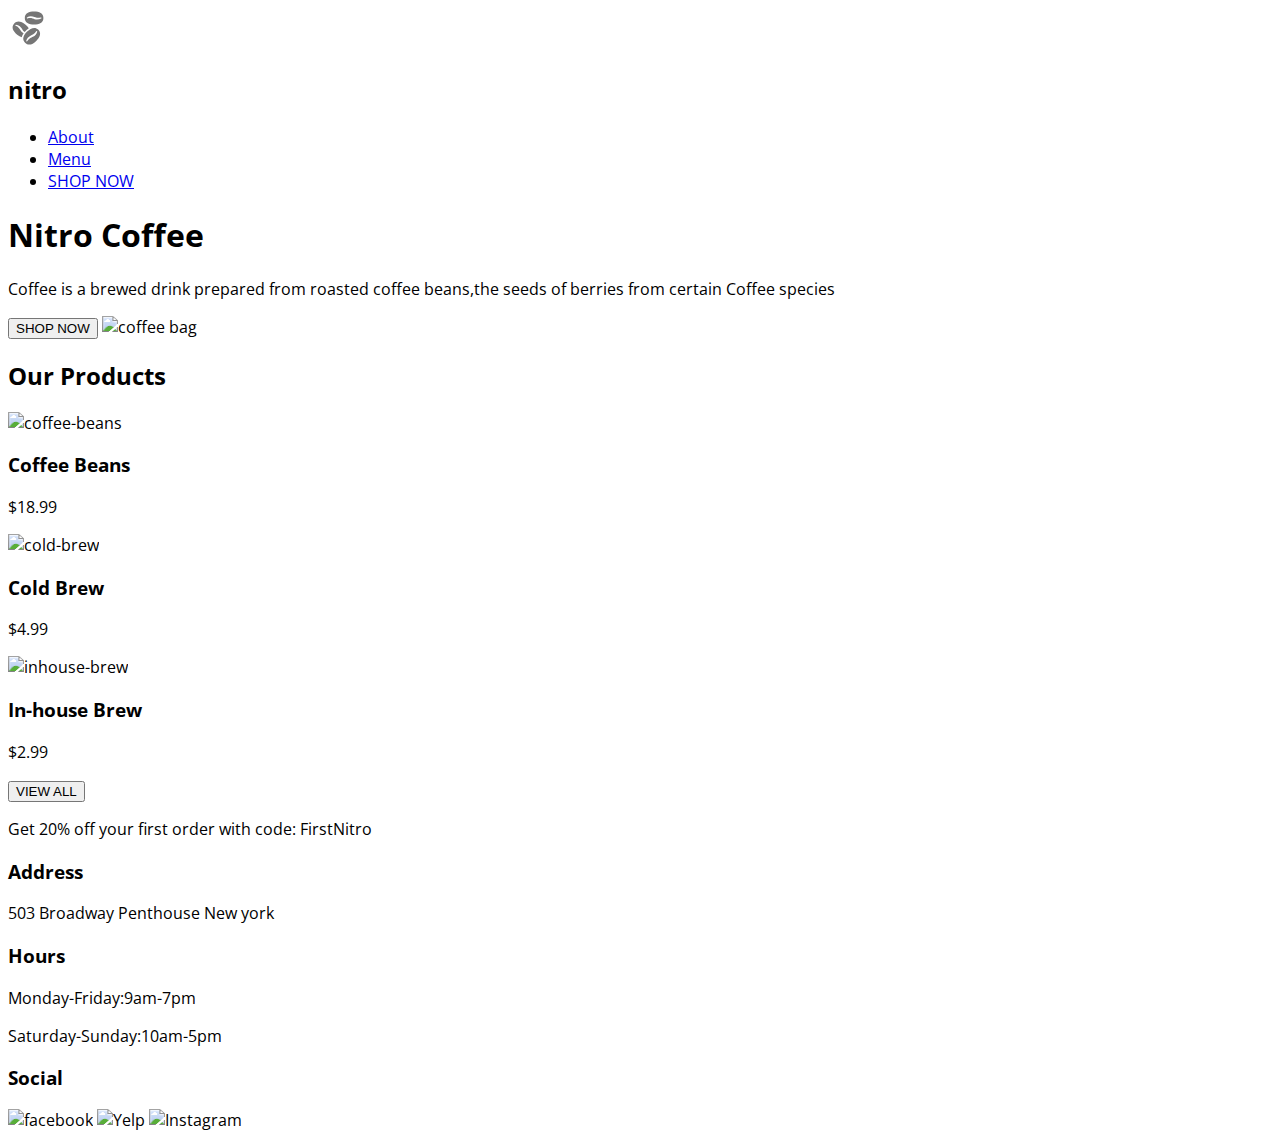
==== index.html @ ab0d6933 "styling added" ====
<!DOCTYPE html>
<html lang="en">
  <head>
    <meta charset="UTF-8" />
    <meta name="viewport" content="width=device-width, initial-scale=1.0" />
    <link
      href="https://fonts.googleapis.com/css2?family=Open+Sans:ital,wght@0,300;0,400;0,600;0,700;1,400&display=swap"
      rel="stylesheet"
      href="./css/landing.css"
    />
    <link rel="stylesheet" href="/css/global.css" />
    <title>Coffee Shop - Home</title>
  </head>
  <body>
    <header>
      <a href="coffee-bean-logo"
        ><img
          src="/assets/coffee-beans-logo-and-footer.svg"
          alt="coffee-bean-logo"
          width="40px"
          height="40px" /></a
      ><br />
      <h2>nitro</h2>
      <ul>
        <li><a href="#about">About</a></li>
        <li><a href="#menu">Menu</a></li>
        <li><a href="#Shop-Now">SHOP NOW</a></li>
      </ul>
      <h1>Nitro Coffee</h1>
      <p>
        Coffee is a brewed drink prepared from roasted coffee beans,the seeds of berries from
        certain Coffee species
      </p>
      <input type="button" value="SHOP NOW" />
      <img src="" alt="coffee bag" />
    </header>
    <main>
      <h2>Our Products</h2>
      <section id="coffee-beans">
        <div class="product-card">
          <img src="" alt="coffee-beans" />
          <h3>Coffee Beans</h3>
          <p>$18.99</p>
        </div>
      </section>
      <section id="cold-brew">
        <div class="product-card">
          <img src="" alt="cold-brew" />
          <h3>Cold Brew</h3>
          <p>$4.99</p>
        </div>
      </section>
      <section id="inhouse-brew">
        <div class="product-card">
          <img src="" alt="inhouse-brew" />
          <h3>In-house Brew</h3>
          <p>$2.99</p>
        </div>
      </section>
      <button>VIEW ALL</button>
      <section id="discount">
        <p>Get 20% off your first order with code: FirstNitro</p>
      </section>
    </main>
  </body>
  <footer>
    <div class="Address">
      <h3>Address</h3>
      <p>503 Broadway Penthouse New york</p>
    </div>
    <div class="hours">
      <h3>Hours</h3>
      <p>Monday-Friday:9am-7pm</p>
      <p>Saturday-Sunday:10am-5pm</p>
    </div>
    <div class="Social">
      <h3>Social</h3>
      <img src="" alt="facebook" />
      <img src="" alt="Yelp" />
      <img src="" alt="Instagram" />
    </div>
  </footer>
</html>
---- css/global.css ----
body {
  font-family: 'Open Sans';
  font-weight: 400;
}
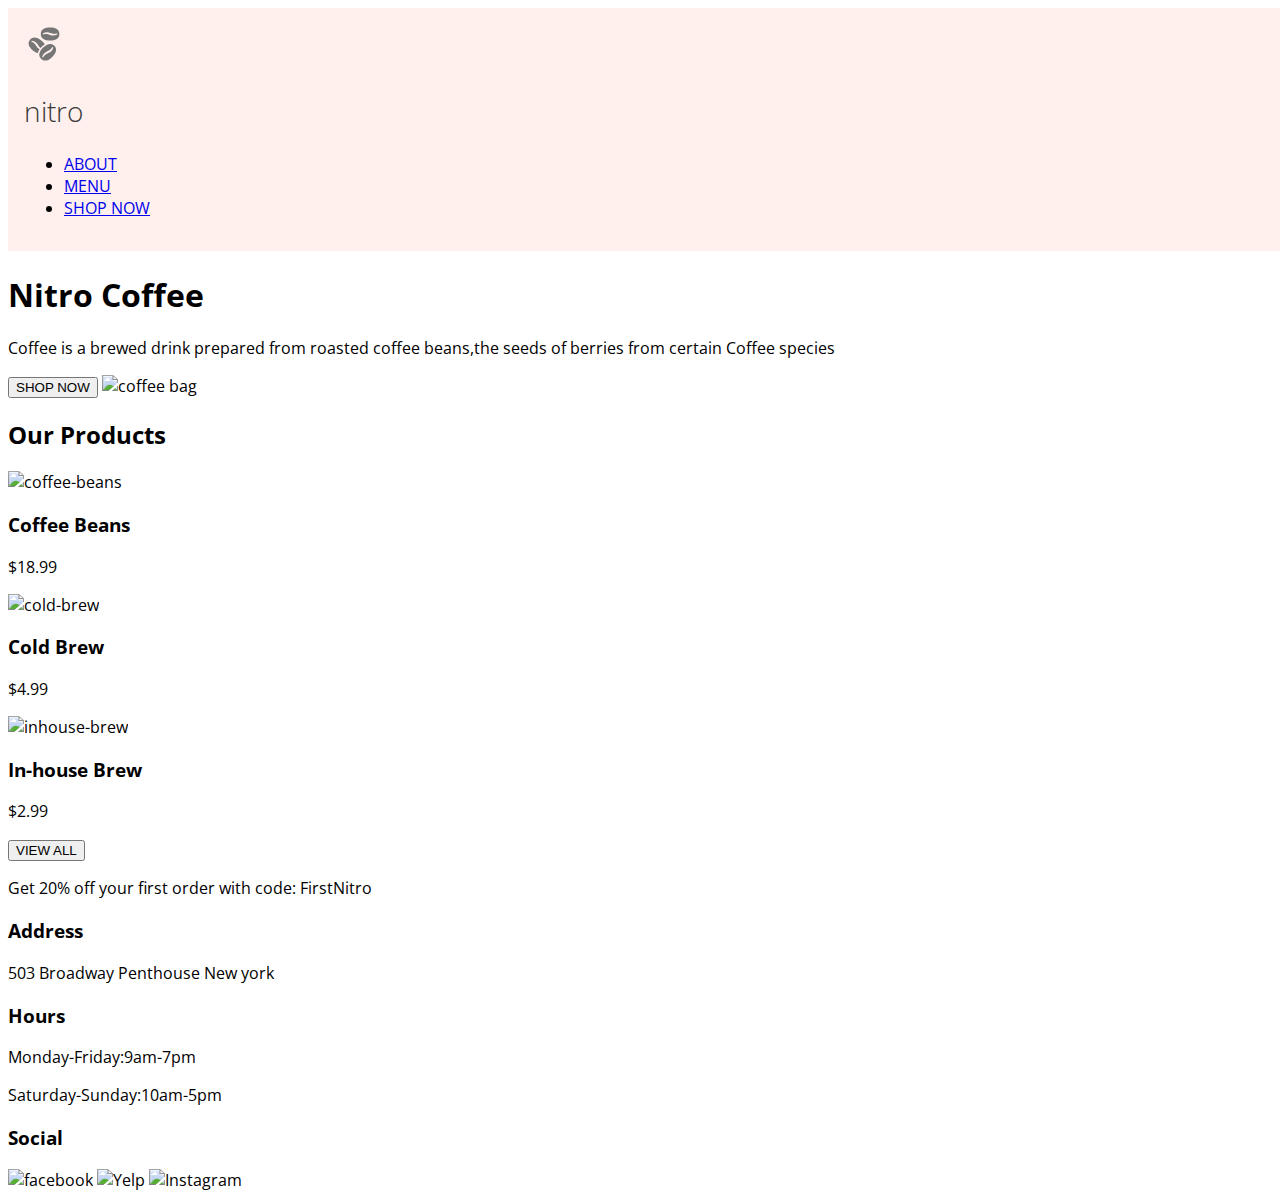
==== commit 2050f69f: "changes in landing html" ====
--- a/index.html
+++ b/index.html
@@ -8,33 +8,37 @@
       rel="stylesheet"
       href="./css/landing.css"
     />
+    <link rel="stylesheet" href="/css/landing.css" />
     <link rel="stylesheet" href="/css/global.css" />
+
     <title>Coffee Shop - Home</title>
   </head>
   <body>
-    <header>
+    <header class="header">
       <a href="coffee-bean-logo"
         ><img
+          class="header__logo"
           src="/assets/coffee-beans-logo-and-footer.svg"
           alt="coffee-bean-logo"
           width="40px"
           height="40px" /></a
-      ><br />
-      <h2>nitro</h2>
+      >
+      <h2 class="header__title">nitro</h2>
       <ul>
-        <li><a href="#about">About</a></li>
-        <li><a href="#menu">Menu</a></li>
-        <li><a href="#Shop-Now">SHOP NOW</a></li>
+        <li><a href="./index.html">ABOUT</a></li>
+        <li><a href="./pages/menu.html">MENU</a></li>
+        <li><a href="./pages/menu.html">SHOP NOW</a></li>
       </ul>
-      <h1>Nitro Coffee</h1>
+    </header>
+    <main class="main-content">
+      <h1 class="">Nitro Coffee</h1>
       <p>
         Coffee is a brewed drink prepared from roasted coffee beans,the seeds of berries from
         certain Coffee species
       </p>
       <input type="button" value="SHOP NOW" />
       <img src="" alt="coffee bag" />
-    </header>
-    <main>
+
       <h2>Our Products</h2>
       <section id="coffee-beans">
         <div class="product-card">
--- a/css/landing.css
+++ b/css/landing.css
@@ -0,0 +1,12 @@
+.header {
+  padding: 1rem;
+  text-align: left;
+  display: block;
+  background-color: #fff0ed;
+  width: 100%;
+}
+.header__title {
+  color: #393939;
+  font-size: 1.75rem;
+  font-weight: 300;
+}
--- a/css/landing.css
+++ b/css/landing.css
@@ -0,0 +1,12 @@
+.header {
+  padding: 1rem;
+  text-align: left;
+  display: block;
+  background-color: #fff0ed;
+  width: 100%;
+}
+.header__title {
+  color: #393939;
+  font-size: 1.75rem;
+  font-weight: 300;
+}
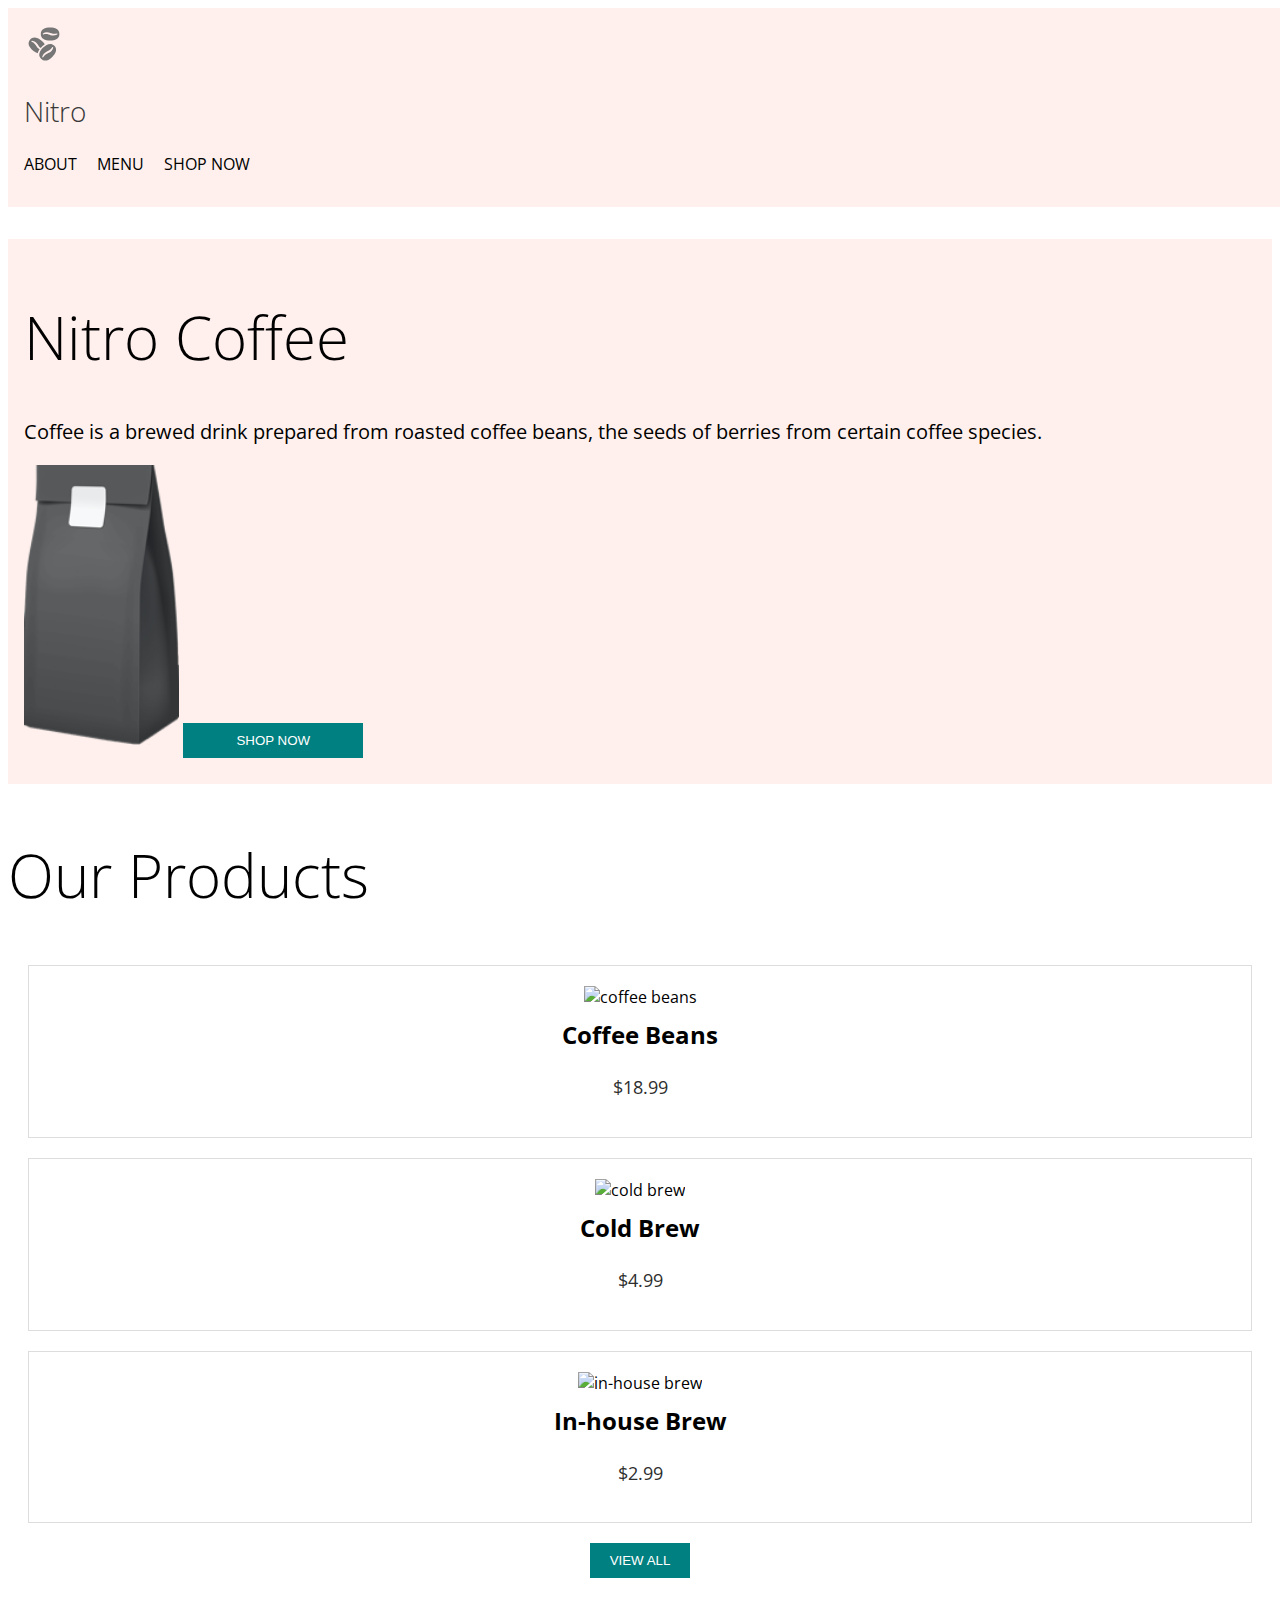
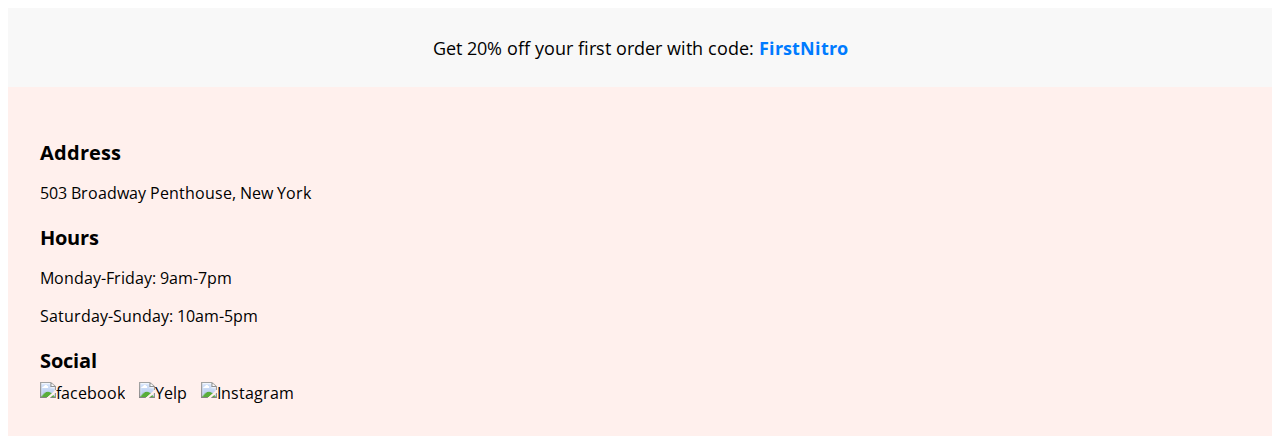
==== commit d7d8cb25: "added bem convention and card structure" ====
--- a/index.html
+++ b/index.html
@@ -6,7 +6,6 @@
     <link
       href="https://fonts.googleapis.com/css2?family=Open+Sans:ital,wght@0,300;0,400;0,600;0,700;1,400&display=swap"
       rel="stylesheet"
-      href="./css/landing.css"
     />
     <link rel="stylesheet" href="/css/landing.css" />
     <link rel="stylesheet" href="/css/global.css" />
@@ -15,73 +14,89 @@
   </head>
   <body>
     <header class="header">
-      <a href="coffee-bean-logo"
-        ><img
+      <a href="coffee-bean-logo" class="header__logo-link">
+        <img
           class="header__logo"
           src="/assets/coffee-beans-logo-and-footer.svg"
           alt="coffee-bean-logo"
           width="40px"
-          height="40px" /></a
-      >
-      <h2 class="header__title">nitro</h2>
-      <ul>
-        <li><a href="./index.html">ABOUT</a></li>
-        <li><a href="./pages/menu.html">MENU</a></li>
-        <li><a href="./pages/menu.html">SHOP NOW</a></li>
-      </ul>
+          height="40px"
+        />
+      </a>
+      <h2 class="header__title">Nitro</h2>
+
+      <nav class="header__nav">
+        <ul class="header__nav-list">
+          <li class="header__nav-item">
+            <a href="./index.html" class="header__nav-link">ABOUT</a>
+          </li>
+          <li class="header__nav-item">
+            <a href="./pages/menu.html" class="header__nav-link">MENU</a>
+          </li>
+          <li class="header__nav-item">
+            <a href="./pages/menu.html" class="header__nav-link">SHOP NOW</a>
+          </li>
+        </ul>
+      </nav>
     </header>
-    <main class="main-content">
-      <h1 class="">Nitro Coffee</h1>
-      <p>
-        Coffee is a brewed drink prepared from roasted coffee beans,the seeds of berries from
-        certain Coffee species
+
+    <div class="main-content">
+      <h1 class="main-content__title">Nitro Coffee</h1>
+      <p class="main-content__description">
+        Coffee is a brewed drink prepared from roasted coffee beans, the seeds of berries from
+        certain coffee species.
       </p>
-      <input type="button" value="SHOP NOW" />
-      <img src="" alt="coffee bag" />
+      <img class="main-content__hero-image" src="./assets/coffeebeans.png" alt="coffee bag" />
+      <button class="main-content__button">SHOP NOW</button>
+    </div>
 
-      <h2>Our Products</h2>
-      <section id="coffee-beans">
-        <div class="product-card">
-          <img src="" alt="coffee-beans" />
-          <h3>Coffee Beans</h3>
-          <p>$18.99</p>
-        </div>
+    <main class="product">
+      <h2 class="product__header">Our Products</h2>
+
+      <section class="product-card product-card--coffee-beans">
+        <img class="product-card__image" src="" alt="coffee beans" />
+        <h3 class="product-card__title">Coffee Beans</h3>
+        <p class="product-card__price">$18.99</p>
       </section>
-      <section id="cold-brew">
-        <div class="product-card">
-          <img src="" alt="cold-brew" />
-          <h3>Cold Brew</h3>
-          <p>$4.99</p>
-        </div>
+
+      <section class="product-card product-card--cold-brew">
+        <img class="product-card__image" src="" alt="cold brew" />
+        <h3 class="product-card__title">Cold Brew</h3>
+        <p class="product-card__price">$4.99</p>
       </section>
-      <section id="inhouse-brew">
-        <div class="product-card">
-          <img src="" alt="inhouse-brew" />
-          <h3>In-house Brew</h3>
-          <p>$2.99</p>
-        </div>
+
+      <section class="product-card product-card--in-house-brew">
+        <img class="product-card__image" src="" alt="in-house brew" />
+        <h3 class="product-card__title">In-house Brew</h3>
+        <p class="product-card__price">$2.99</p>
       </section>
-      <button>VIEW ALL</button>
-      <section id="discount">
-        <p>Get 20% off your first order with code: FirstNitro</p>
+
+      <button class="product__view-all-button">VIEW ALL</button>
+
+      <section class="discount-section">
+        <p class="discount-section__text">
+          Get 20% off your first order with code:
+          <strong class="discount-section__code">FirstNitro</strong>
+        </p>
       </section>
     </main>
+
+    <footer class="footer">
+      <div class="footer__section footer__section--address">
+        <h3 class="footer__title">Address</h3>
+        <p class="footer__text">503 Broadway Penthouse, New York</p>
+      </div>
+      <div class="footer__section footer__section--hours">
+        <h3 class="footer__title">Hours</h3>
+        <p class="footer__text">Monday-Friday: 9am-7pm</p>
+        <p class="footer__text">Saturday-Sunday: 10am-5pm</p>
+      </div>
+      <div class="footer__section footer__section--social">
+        <h3 class="footer__title">Social</h3>
+        <img class="footer__social-icon" src="" alt="facebook" />
+        <img class="footer__social-icon" src="" alt="Yelp" />
+        <img class="footer__social-icon" src="" alt="Instagram" />
+      </div>
+    </footer>
   </body>
-  <footer>
-    <div class="Address">
-      <h3>Address</h3>
-      <p>503 Broadway Penthouse New york</p>
-    </div>
-    <div class="hours">
-      <h3>Hours</h3>
-      <p>Monday-Friday:9am-7pm</p>
-      <p>Saturday-Sunday:10am-5pm</p>
-    </div>
-    <div class="Social">
-      <h3>Social</h3>
-      <img src="" alt="facebook" />
-      <img src="" alt="Yelp" />
-      <img src="" alt="Instagram" />
-    </div>
-  </footer>
 </html>
--- a/css/landing.css
+++ b/css/landing.css
@@ -5,8 +5,148 @@
   background-color: #fff0ed;
   width: 100%;
 }
+
+.header__logo-link {
+  text-decoration: none;
+}
+
+.header__logo {
+  width: 40px;
+  height: 40px;
+}
+
 .header__title {
   color: #393939;
   font-size: 1.75rem;
   font-weight: 300;
 }
+
+.header__nav {
+  margin-bottom: 1rem;
+}
+
+.header__nav-list {
+  list-style-type: none;
+  padding: 0;
+}
+
+.header__nav-item {
+  display: inline-block;
+  margin-right: 1rem;
+}
+
+.header__nav-link {
+  text-decoration: none;
+  color: inherit;
+}
+
+.main-content {
+  display: block;
+  background-color: #fff0ed;
+  padding: 1rem;
+  margin-top: 2rem;
+}
+
+.main-content__title {
+  font-size: 3.75rem;
+  font-weight: 300;
+}
+
+.main-content__description {
+  font-size: 1.25rem;
+}
+
+.main-content__hero-image {
+  height: 17.5rem;
+  width: auto;
+}
+
+.main-content__button {
+  width: 180px;
+  display: inline-block;
+  padding: 10px 20px;
+  margin: 10px 0;
+  color: white;
+  background-color: #008080;
+  border: none;
+  cursor: pointer;
+}
+
+.product__header {
+  font-size: 60px;
+  font-weight: 300;
+}
+
+.product-card {
+  border: 1px solid #ddd;
+  padding: 20px;
+  text-align: center;
+  margin: 20px;
+}
+
+.product-card__image {
+  width: 100%;
+  height: auto;
+}
+
+.product-card__title {
+  font-size: 1.5rem;
+  margin-top: 10px;
+}
+
+.product-card__price {
+  font-size: 1.1rem;
+  color: #2d2d2d;
+  margin-top: 5px;
+}
+
+.product__view-all-button {
+  display: block;
+  margin: 20px auto;
+  padding: 10px 20px;
+  background-color: #008080;
+  color: white;
+  border: none;
+  cursor: pointer;
+}
+
+.discount-section {
+  text-align: center;
+  margin-top: 30px;
+  padding: 10px;
+  background-color: #f8f8f8;
+}
+
+.discount-section__text {
+  font-size: 1.1rem;
+}
+
+.discount-section__code {
+  color: #007bff;
+}
+
+.footer {
+  display: block;
+  justify-content: space-between;
+  padding: 2rem;
+  background-color: #fff0ed;
+}
+
+.footer__section {
+  flex: 1;
+}
+
+.footer__title {
+  font-size: 1.25rem;
+  margin-bottom: 0.5rem;
+}
+
+.footer__text {
+  font-size: 1rem;
+}
+
+.footer__social-icon {
+  width: 30px;
+  height: 30px;
+  margin-right: 10px;
+}
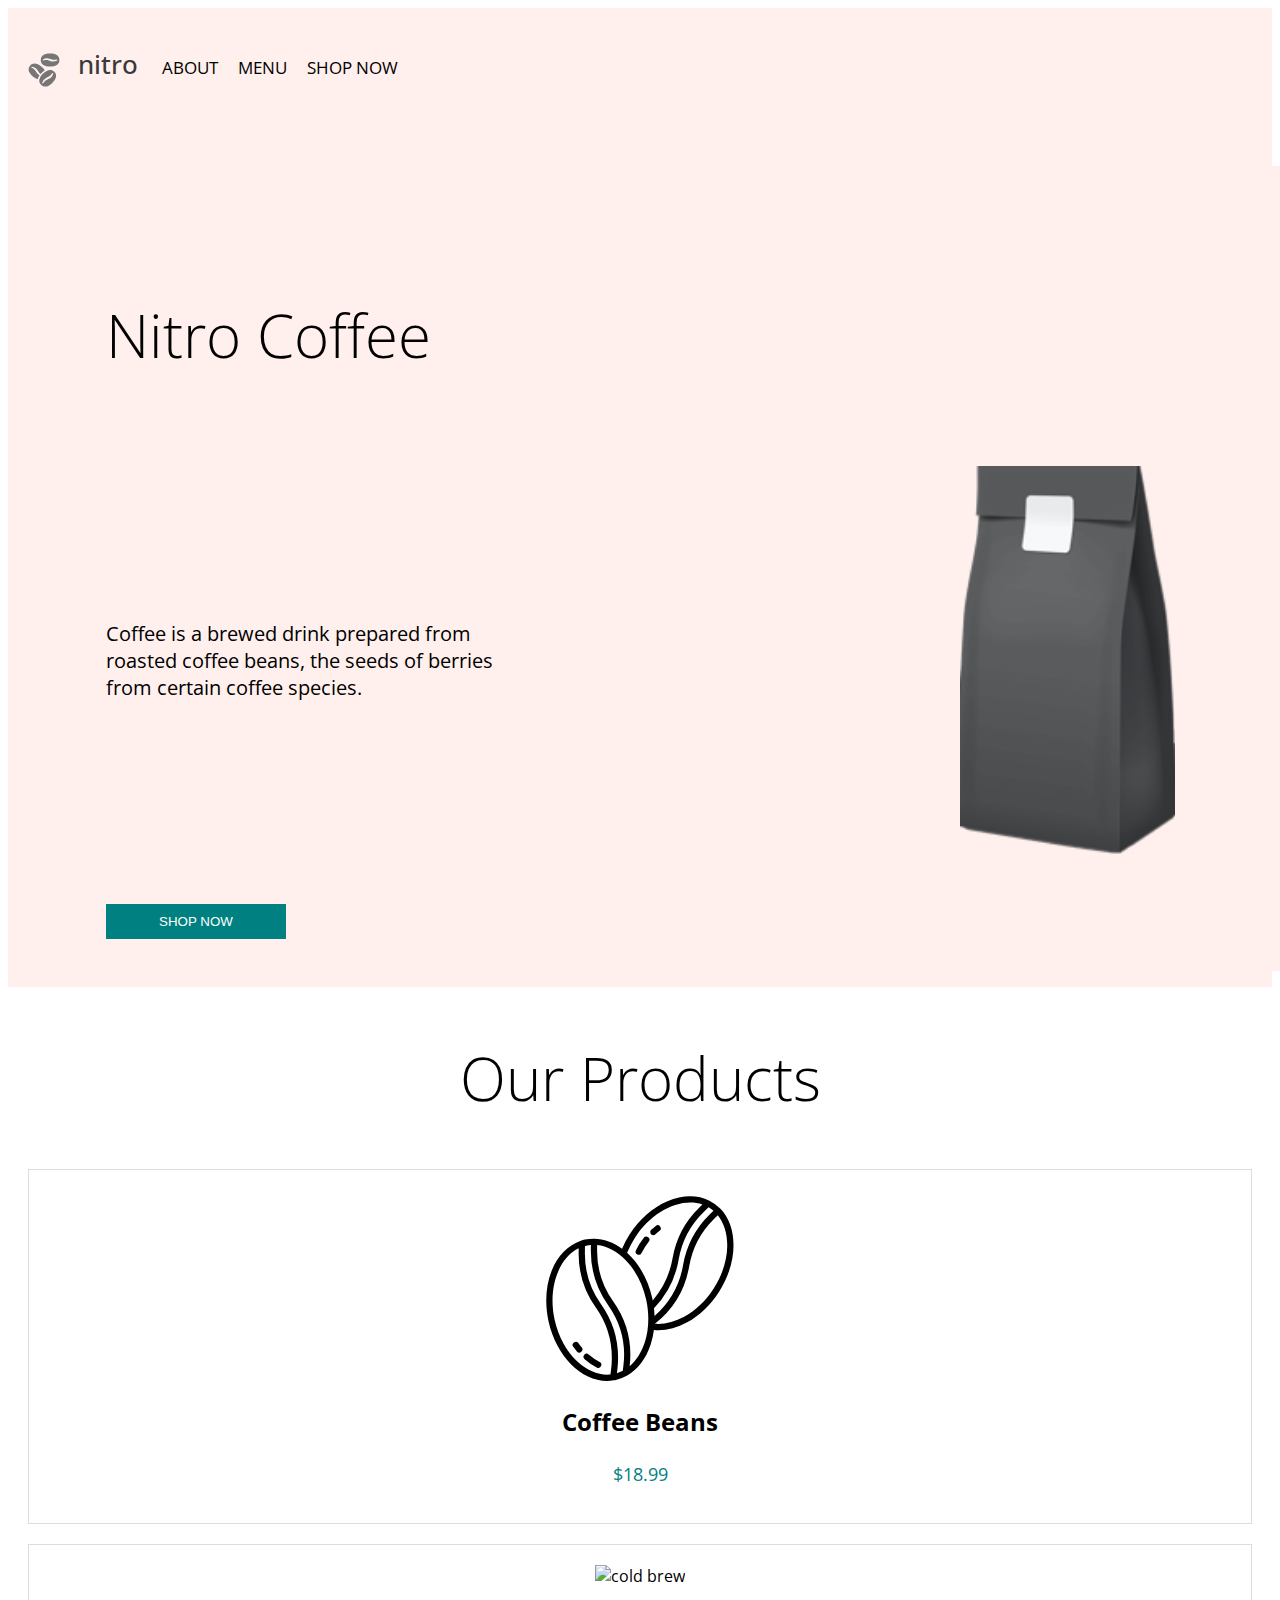
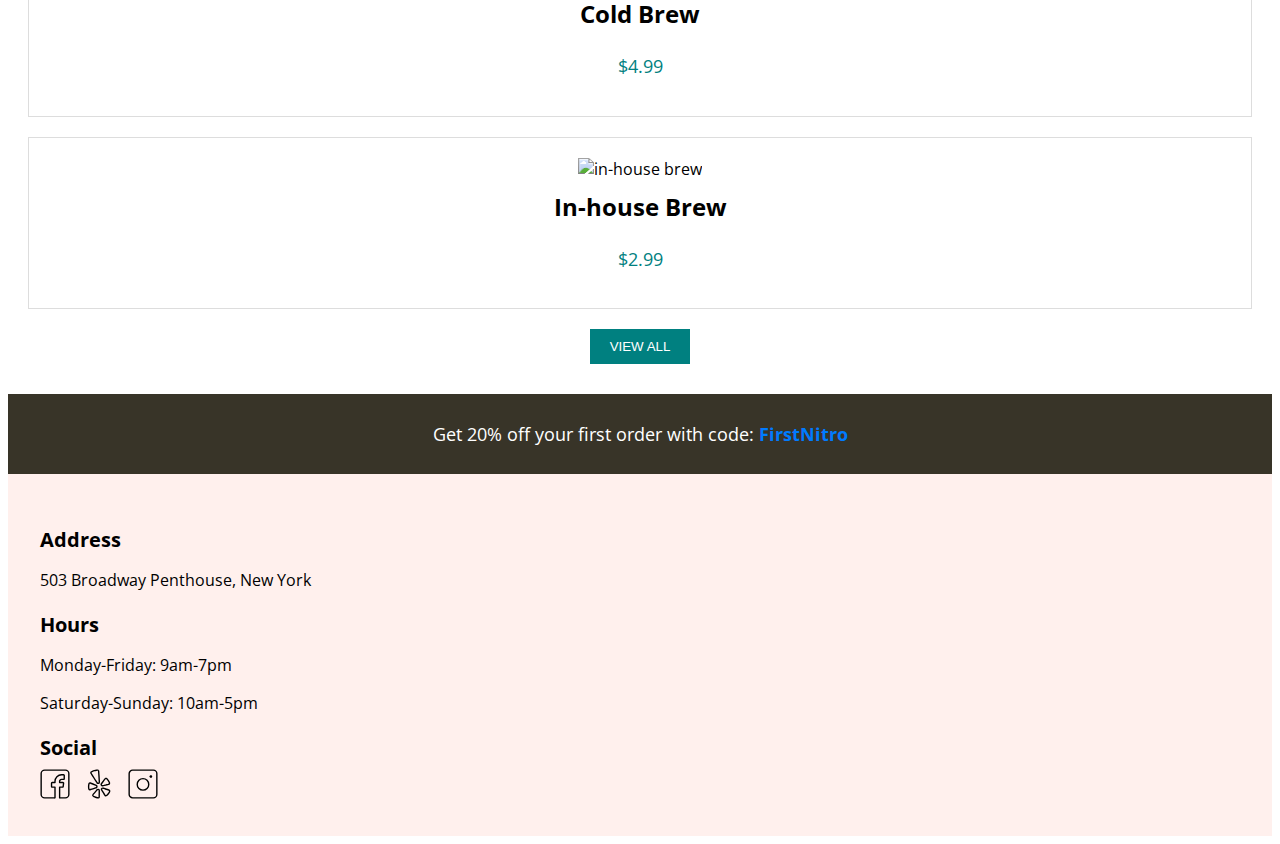
==== commit 6dc68177: "main content changes" ====
--- a/index.html
+++ b/index.html
@@ -23,7 +23,7 @@
           height="40px"
         />
       </a>
-      <h2 class="header__title">Nitro</h2>
+      <h2 class="header__title">nitro</h2>
 
       <nav class="header__nav">
         <ul class="header__nav-list">
@@ -38,23 +38,22 @@
           </li>
         </ul>
       </nav>
+      <div class="main-content">
+        <h1 class="main-content__title">Nitro Coffee</h1>
+        <p class="main-content__description">
+          Coffee is a brewed drink prepared from roasted coffee beans, the seeds of berries from
+          certain coffee species.
+        </p>
+        <img class="main-content__hero-image" src="./assets/coffeebeans.png" alt="coffee bag" />
+        <button class="main-content__button">SHOP NOW</button>
+      </div>
     </header>
-
-    <div class="main-content">
-      <h1 class="main-content__title">Nitro Coffee</h1>
-      <p class="main-content__description">
-        Coffee is a brewed drink prepared from roasted coffee beans, the seeds of berries from
-        certain coffee species.
-      </p>
-      <img class="main-content__hero-image" src="./assets/coffeebeans.png" alt="coffee bag" />
-      <button class="main-content__button">SHOP NOW</button>
-    </div>
 
     <main class="product">
       <h2 class="product__header">Our Products</h2>
 
       <section class="product-card product-card--coffee-beans">
-        <img class="product-card__image" src="" alt="coffee beans" />
+        <img class="product-card__image" src="./assets/coffee-beans.svg" alt="coffee beans" />
         <h3 class="product-card__title">Coffee Beans</h3>
         <p class="product-card__price">$18.99</p>
       </section>
@@ -93,9 +92,9 @@
       </div>
       <div class="footer__section footer__section--social">
         <h3 class="footer__title">Social</h3>
-        <img class="footer__social-icon" src="" alt="facebook" />
-        <img class="footer__social-icon" src="" alt="Yelp" />
-        <img class="footer__social-icon" src="" alt="Instagram" />
+        <img class="footer__social-icon" src="./assets/Facebook-Icon.svg" alt="facebook" />
+        <img class="footer__social-icon" src="./assets/Yelp-Icon.svg" alt="Yelp" />
+        <img class="footer__social-icon" src="./assets/Instagram-Icon.svg" alt="Instagram" />
       </div>
     </footer>
   </body>
--- a/css/landing.css
+++ b/css/landing.css
@@ -1,3 +1,6 @@
+* {
+  box-sizing: border-box;
+}
 .header {
   padding: 1rem;
   text-align: left;
@@ -8,30 +11,39 @@
 
 .header__logo-link {
   text-decoration: none;
+  display: inline-block;
 }
 
 .header__logo {
   width: 40px;
   height: 40px;
+  vertical-align: middle;
 }
 
 .header__title {
   color: #393939;
-  font-size: 1.75rem;
-  font-weight: 300;
+  font-size: 1.65rem;
+  font-weight: 500;
+  display: inline-block;
+  margin-left: 10px;
 }
 
 .header__nav {
+  display: inline-block;
   margin-bottom: 1rem;
+  margin-left: 20px;
+  font-size: 1.09rem;
 }
 
 .header__nav-list {
   list-style-type: none;
   padding: 0;
+  margin: 0;
+  display: inline-block;
 }
 
 .header__nav-item {
-  display: inline-block;
+  display: inline;
   margin-right: 1rem;
 }
 
@@ -43,29 +55,38 @@
 .main-content {
   display: block;
   background-color: #fff0ed;
-  padding: 1rem;
-  margin-top: 2rem;
+  width: 100%;
+  padding: 2rem;
+  margin-top: 62px;
+  margin-left: 50px;
+  position: relative;
 }
 
 .main-content__title {
+  margin-top: 6rem;
   font-size: 3.75rem;
   font-weight: 300;
 }
 
 .main-content__description {
   font-size: 1.25rem;
+  max-width: 400px;
+  display: inline-block;
+  vertical-align: middle;
 }
 
 .main-content__hero-image {
-  height: 17.5rem;
+  height: 30.5rem;
   width: auto;
+  padding: 50px;
+  margin-left: 400px;
+  vertical-align: middle;
 }
 
 .main-content__button {
   width: 180px;
   display: inline-block;
   padding: 10px 20px;
-  margin: 10px 0;
   color: white;
   background-color: #008080;
   border: none;
@@ -73,8 +94,9 @@
 }
 
 .product__header {
-  font-size: 60px;
+  font-size: 3.75rem;
   font-weight: 300;
+  text-align: center;
 }
 
 .product-card {
@@ -86,7 +108,9 @@
 
 .product-card__image {
   width: 100%;
-  height: auto;
+  height: 200px;
+  background-position: center;
+  background-size: cover;
 }
 
 .product-card__title {
@@ -96,7 +120,7 @@
 
 .product-card__price {
   font-size: 1.1rem;
-  color: #2d2d2d;
+  color: #008080;
   margin-top: 5px;
 }
 
@@ -114,11 +138,12 @@
   text-align: center;
   margin-top: 30px;
   padding: 10px;
-  background-color: #f8f8f8;
+  background-color: #383428;
 }
 
 .discount-section__text {
   font-size: 1.1rem;
+  color: white;
 }
 
 .discount-section__code {
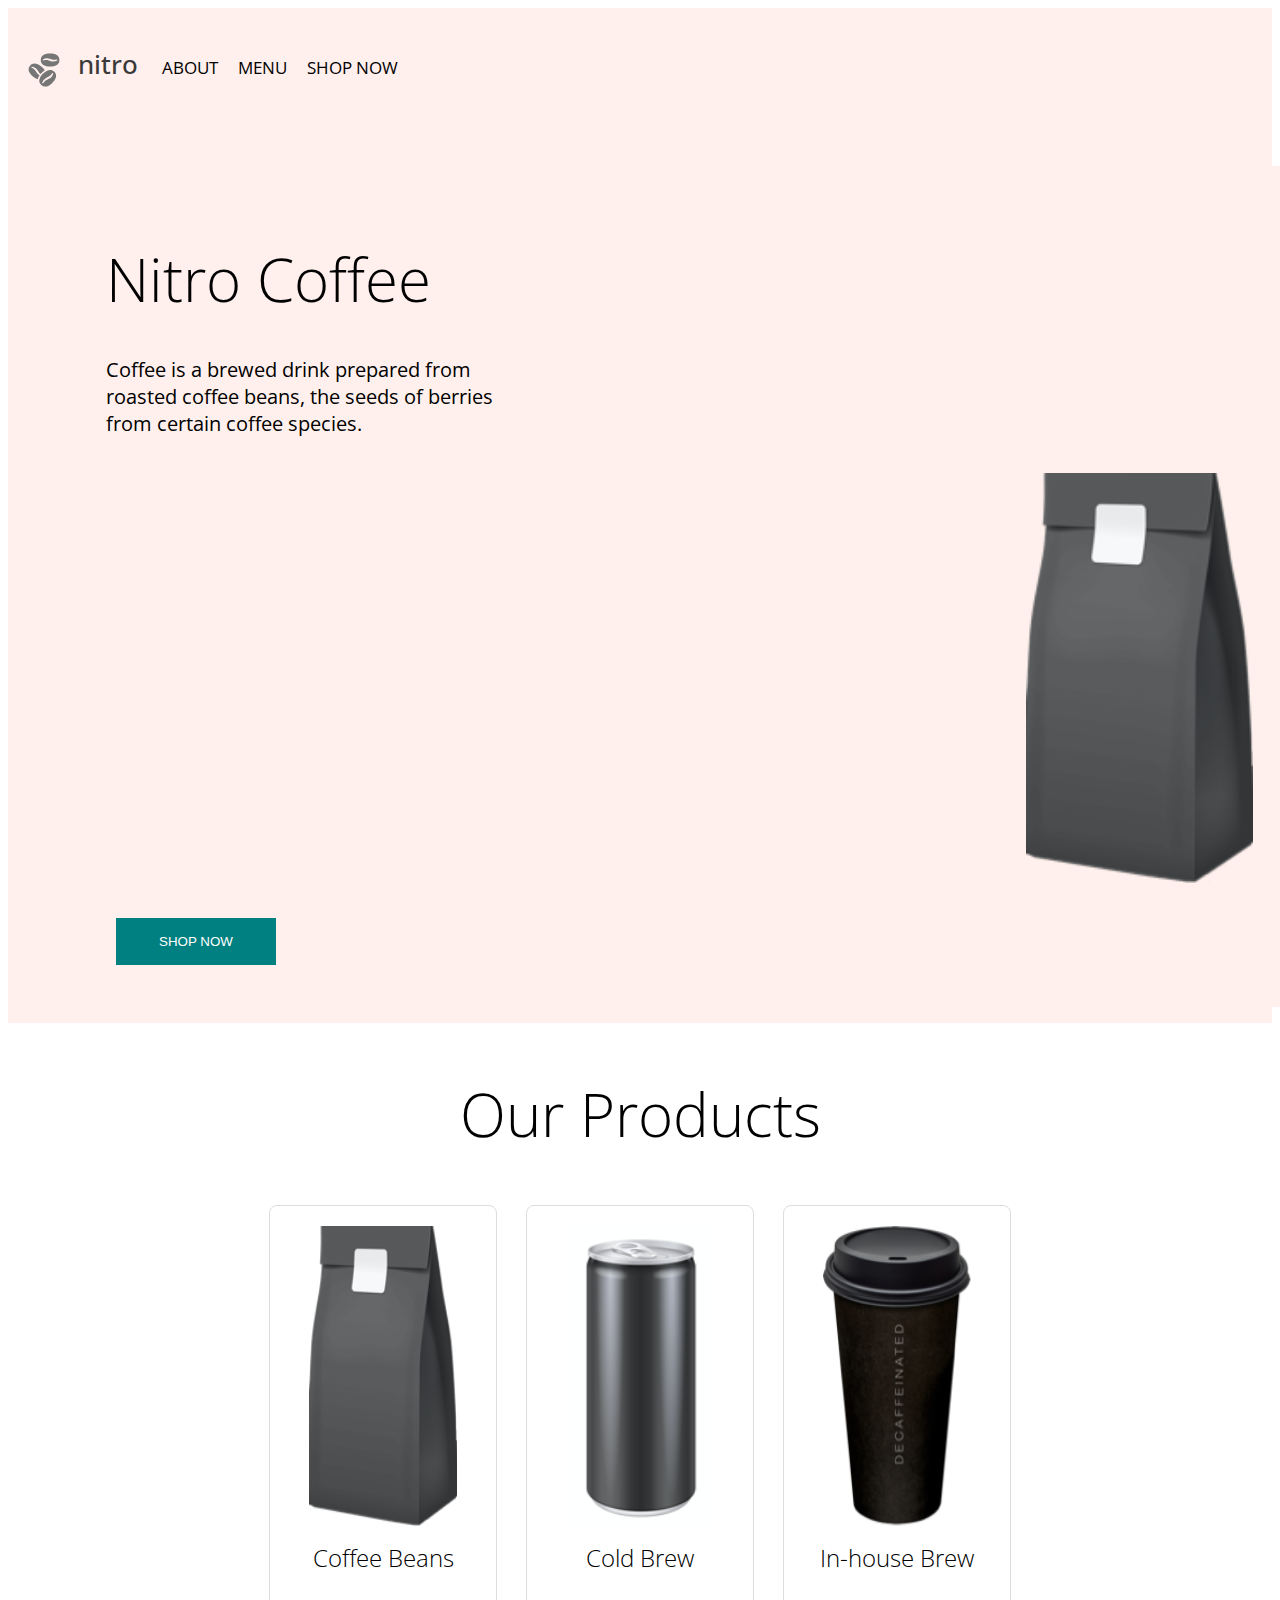
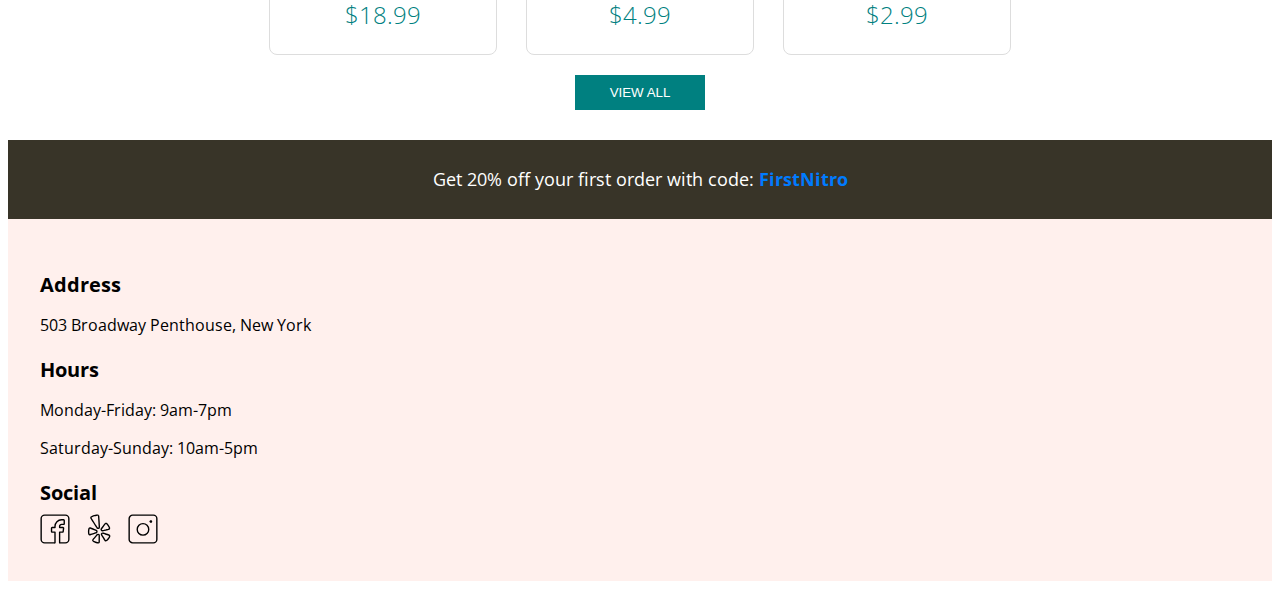
==== commit 20c93fc9: "product card changes" ====
--- a/index.html
+++ b/index.html
@@ -40,36 +40,38 @@
       </nav>
       <div class="main-content">
         <h1 class="main-content__title">Nitro Coffee</h1>
-        <p class="main-content__description">
-          Coffee is a brewed drink prepared from roasted coffee beans, the seeds of berries from
-          certain coffee species.
-        </p>
-        <img class="main-content__hero-image" src="./assets/coffeebeans.png" alt="coffee bag" />
-        <button class="main-content__button">SHOP NOW</button>
+        <div class="text-container">
+          <p class="main-content__description">
+            Coffee is a brewed drink prepared from roasted coffee beans, the seeds of berries from
+            certain coffee species.
+          </p>
+          <img class="main-content__hero-image" src="./assets/coffeebeans.png" alt="coffee bag" />
+          <button class="main-content__button">SHOP NOW</button>
+        </div>
       </div>
     </header>
 
     <main class="product">
       <h2 class="product__header">Our Products</h2>
+      <div class="product__cards">
+        <section class="product__card">
+          <img class="product-card__image" src="./assets/coffeebeans.png" alt="coffee beans" />
+          <h3 class="product-card__title">Coffee Beans</h3>
+          <p class="product-card__price">$18.99</p>
+        </section>
 
-      <section class="product-card product-card--coffee-beans">
-        <img class="product-card__image" src="./assets/coffee-beans.svg" alt="coffee beans" />
-        <h3 class="product-card__title">Coffee Beans</h3>
-        <p class="product-card__price">$18.99</p>
-      </section>
+        <section class="product__card">
+          <img class="product-card__image" src="./assets/coldbrew.png" alt="cold brew" />
+          <h3 class="product-card__title">Cold Brew</h3>
+          <p class="product-card__price">$4.99</p>
+        </section>
 
-      <section class="product-card product-card--cold-brew">
-        <img class="product-card__image" src="" alt="cold brew" />
-        <h3 class="product-card__title">Cold Brew</h3>
-        <p class="product-card__price">$4.99</p>
-      </section>
-
-      <section class="product-card product-card--in-house-brew">
-        <img class="product-card__image" src="" alt="in-house brew" />
-        <h3 class="product-card__title">In-house Brew</h3>
-        <p class="product-card__price">$2.99</p>
-      </section>
-
+        <section class="product__card">
+          <img class="product-card__image" src="./assets/inhousebrew.png" alt="in-house brew" />
+          <h3 class="product-card__title">In-house Brew</h3>
+          <p class="product-card__price">$2.99</p>
+        </section>
+      </div>
       <button class="product__view-all-button">VIEW ALL</button>
 
       <section class="discount-section">
--- a/css/landing.css
+++ b/css/landing.css
@@ -61,36 +61,44 @@
   margin-left: 50px;
   position: relative;
 }
-
+.text-container {
+  display: inline-block;
+  vertical-align: top;
+  max-width: 400px;
+  margin-right: 50px;
+}
 .main-content__title {
-  margin-top: 6rem;
+  display: block;
+  /* margin-top: 4rem; */
   font-size: 3.75rem;
   font-weight: 300;
+  margin-bottom: 1rem;
 }
 
 .main-content__description {
   font-size: 1.25rem;
   max-width: 400px;
   display: inline-block;
-  vertical-align: middle;
+  vertical-align: top;
+  margin-bottom: 1rem;
 }
 
 .main-content__hero-image {
-  height: 30.5rem;
-  width: auto;
-  padding: 50px;
-  margin-left: 400px;
-  vertical-align: middle;
+  display: inline-block;
+  height: 450px;
+  padding: 20px;
+  margin-left: 900px;
+  margin-left: top;
 }
 
 .main-content__button {
-  width: 180px;
   display: inline-block;
-  padding: 10px 20px;
+  margin: 10px;
+  width: 160px;
+  padding: 16px 20px;
+  background-color: #008080;
   color: white;
-  background-color: #008080;
-  border: none;
-  cursor: pointer;
+  border-style: none;
 }
 
 .product__header {
@@ -99,35 +107,44 @@
   text-align: center;
 }
 
-.product-card {
+.product__cards {
+  text-align: center;
+}
+.product__card {
+  display: inline-block;
+  width: 18%;
+  height: 450px;
   border: 1px solid #ddd;
+  justify-content: space-between;
   padding: 20px;
-  text-align: center;
-  margin: 20px;
+  margin: 0 1%;
+  vertical-align: top;
+  border-radius: 8px;
 }
 
 .product-card__image {
-  width: 100%;
-  height: 200px;
-  background-position: center;
+  width: 80%;
+  height: 300px;
   background-size: cover;
 }
 
 .product-card__title {
   font-size: 1.5rem;
   margin-top: 10px;
+  font-weight: 200;
 }
 
 .product-card__price {
-  font-size: 1.1rem;
+  font-size: 1.5rem;
   color: #008080;
   margin-top: 5px;
+  font-weight: 200;
 }
 
 .product__view-all-button {
   display: block;
   margin: 20px auto;
-  padding: 10px 20px;
+  padding: 10px 35px;
   background-color: #008080;
   color: white;
   border: none;
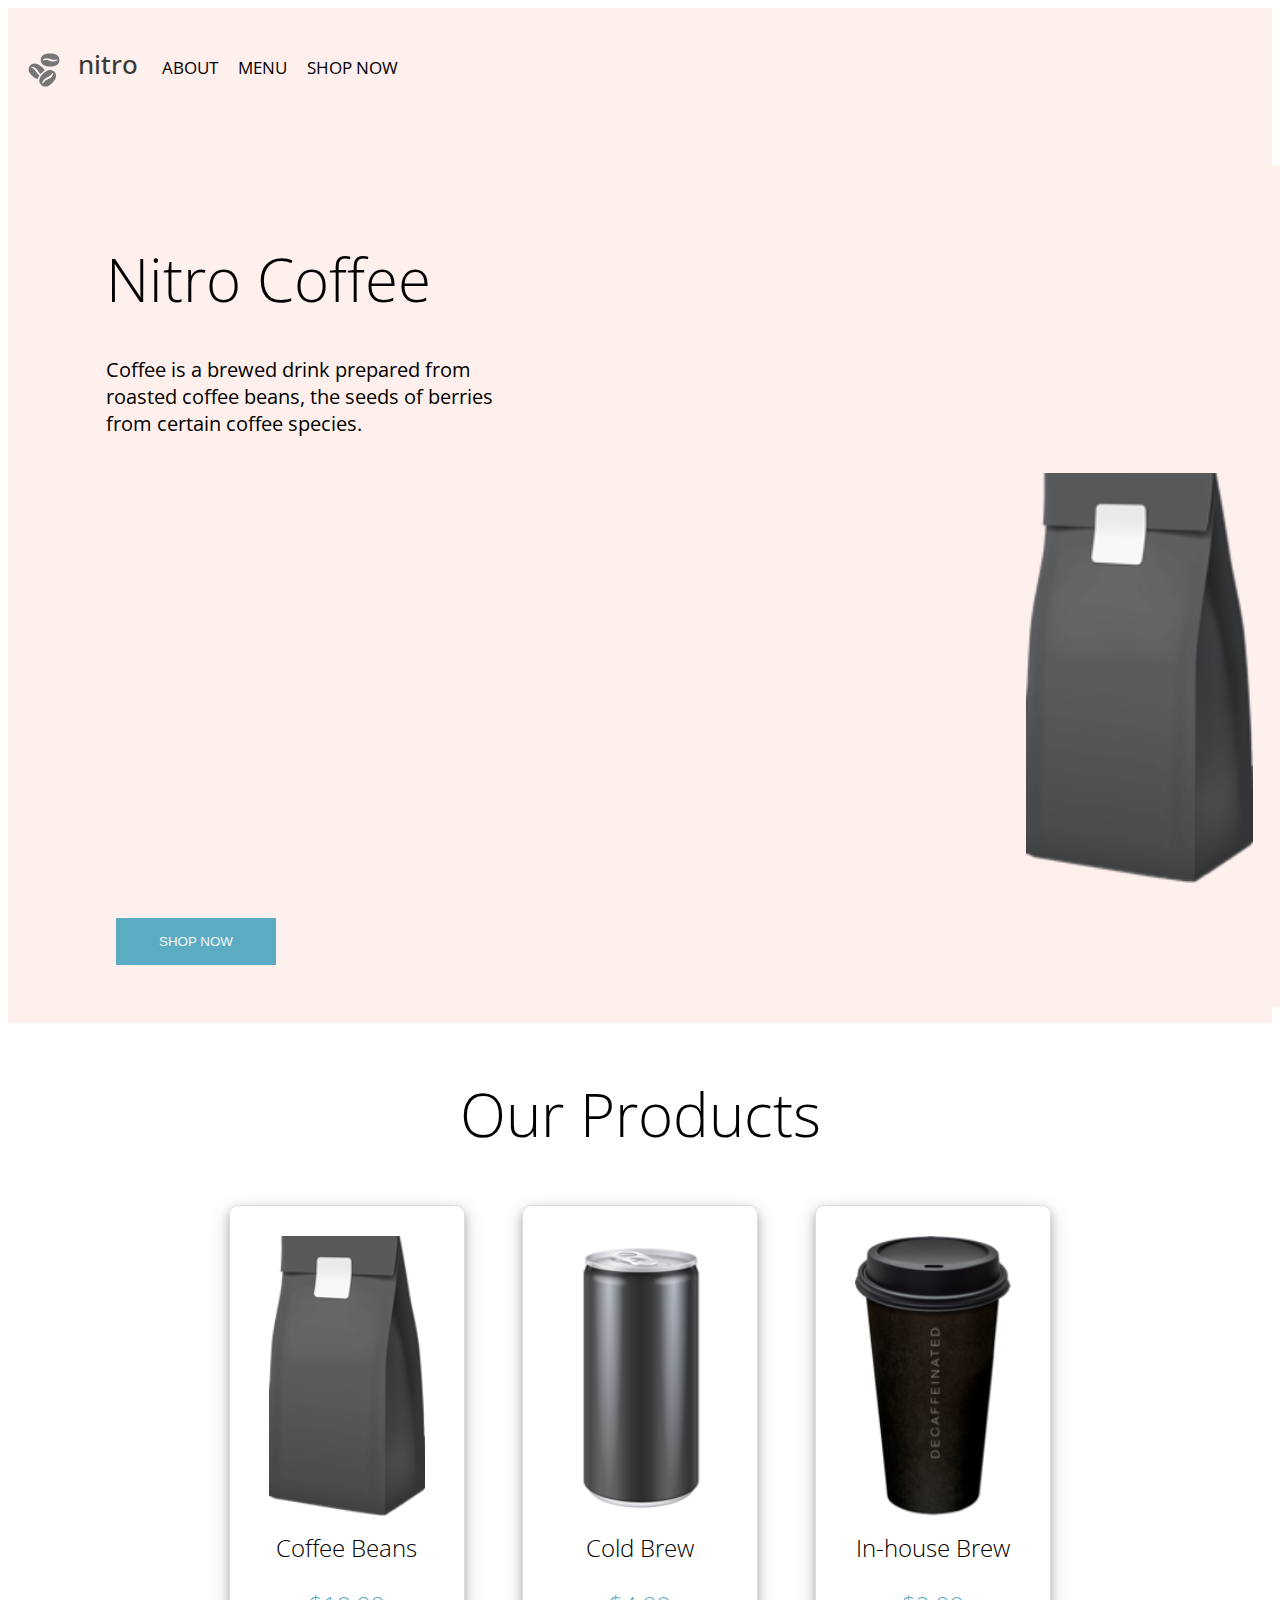
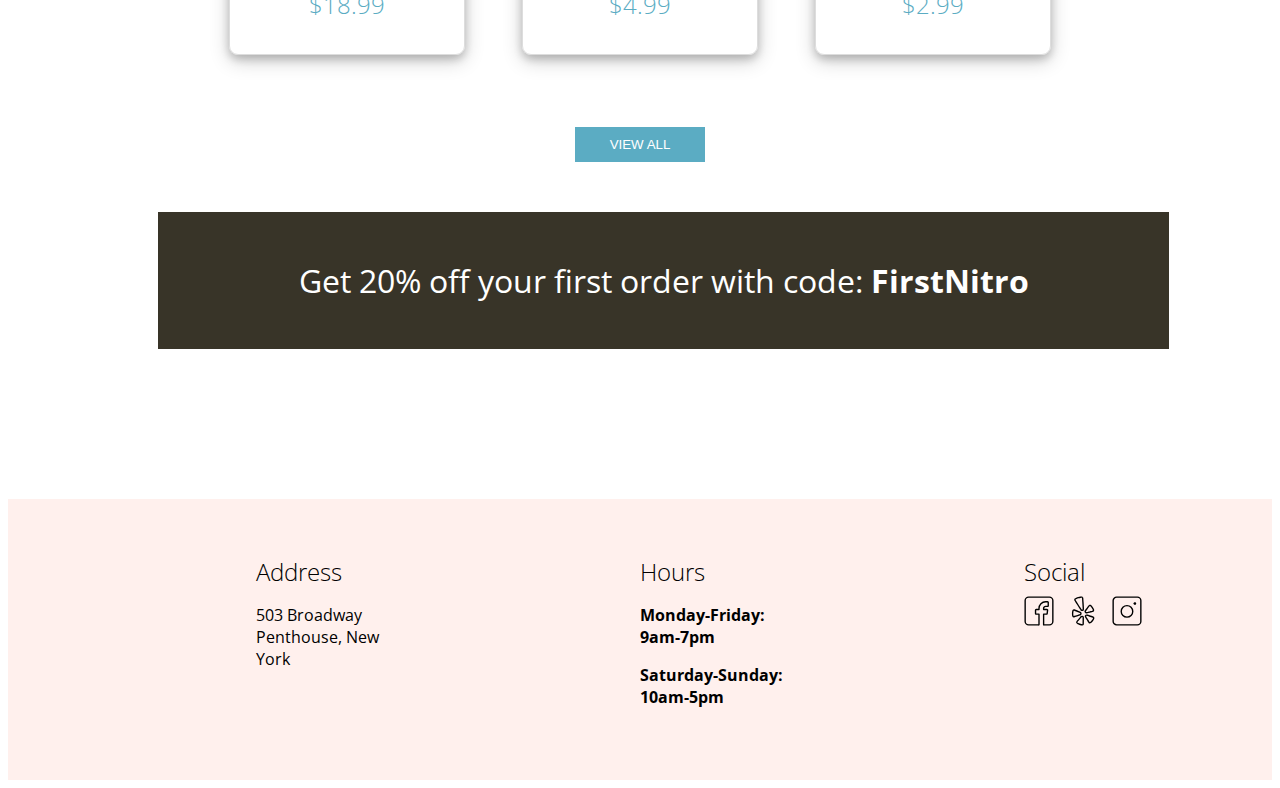
==== commit b4d9ef3d: "final touches" ====
--- a/index.html
+++ b/index.html
@@ -89,8 +89,8 @@
       </div>
       <div class="footer__section footer__section--hours">
         <h3 class="footer__title">Hours</h3>
-        <p class="footer__text">Monday-Friday: 9am-7pm</p>
-        <p class="footer__text">Saturday-Sunday: 10am-5pm</p>
+        <p class="footer__text footer__text--bold">Monday-Friday: 9am-7pm</p>
+        <p class="footer__text footer__text--bold">Saturday-Sunday: 10am-5pm</p>
       </div>
       <div class="footer__section footer__section--social">
         <h3 class="footer__title">Social</h3>
--- a/css/landing.css
+++ b/css/landing.css
@@ -61,15 +61,16 @@
   margin-left: 50px;
   position: relative;
 }
+
 .text-container {
   display: inline-block;
   vertical-align: top;
   max-width: 400px;
   margin-right: 50px;
 }
+
 .main-content__title {
   display: block;
-  /* margin-top: 4rem; */
   font-size: 3.75rem;
   font-weight: 300;
   margin-bottom: 1rem;
@@ -96,11 +97,10 @@
   margin: 10px;
   width: 160px;
   padding: 16px 20px;
-  background-color: #008080;
-  color: white;
+  background-color: #5bacc3;
+  color: #f7f7f7;
   border-style: none;
 }
-
 .product__header {
   font-size: 3.75rem;
   font-weight: 300;
@@ -109,6 +109,7 @@
 
 .product__cards {
   text-align: center;
+  margin: 0 -2%;
 }
 .product__card {
   display: inline-block;
@@ -116,15 +117,17 @@
   height: 450px;
   border: 1px solid #ddd;
   justify-content: space-between;
-  padding: 20px;
-  margin: 0 1%;
-  vertical-align: top;
-  border-radius: 8px;
+  padding: 30px 20px;
+  margin: 0 2% 4%;
+
+  vertical-align: top;
+  border-radius: 9px;
+  box-shadow: 0 4px 8px 0 rgba(0, 0, 0, 0.2), 0 6px 20px 0 rgba(0, 0, 0, 0.19);
 }
 
 .product-card__image {
   width: 80%;
-  height: 300px;
+  height: 280px;
   background-size: cover;
 }
 
@@ -136,7 +139,7 @@
 
 .product-card__price {
   font-size: 1.5rem;
-  color: #008080;
+  color: #5bacc3;
   margin-top: 5px;
   font-weight: 200;
 }
@@ -145,7 +148,7 @@
   display: block;
   margin: 20px auto;
   padding: 10px 35px;
-  background-color: #008080;
+  background-color: #5bacc3;
   color: white;
   border: none;
   cursor: pointer;
@@ -153,34 +156,52 @@
 
 .discount-section {
   text-align: center;
-  margin-top: 30px;
-  padding: 10px;
+  margin-top: 50px;
+  padding: 15px 0;
+  width: 80%;
+  margin-left: 150px;
   background-color: #383428;
+  display: block;
 }
 
 .discount-section__text {
-  font-size: 1.1rem;
+  font-size: 2rem;
   color: white;
+  font-weight: 400;
+  display: inline-block;
+  box-sizing: border-box;
+  width: 100%;
+  padding: 0 20px;
 }
 
 .discount-section__code {
-  color: #007bff;
+  font-weight: 700;
+  color: white;
 }
 
 .footer {
-  display: block;
-  justify-content: space-between;
+  margin-top: 150px;
   padding: 2rem;
   background-color: #fff0ed;
+  align-items: center;
 }
 
 .footer__section {
-  flex: 1;
-}
-
+  display: inline-block;
+  margin-bottom: 1.5rem;
+  vertical-align: top;
+  width: 15%;
+  box-sizing: border-box;
+  padding: 0 1rem;
+  margin-left: 200px;
+}
+.footer__text--bold {
+  font-weight: bold;
+}
 .footer__title {
-  font-size: 1.25rem;
+  font-size: 1.5rem;
   margin-bottom: 0.5rem;
+  font-weight: 300;
 }
 
 .footer__text {
@@ -188,6 +209,7 @@
 }
 
 .footer__social-icon {
+  display: inline-block;
   width: 30px;
   height: 30px;
   margin-right: 10px;
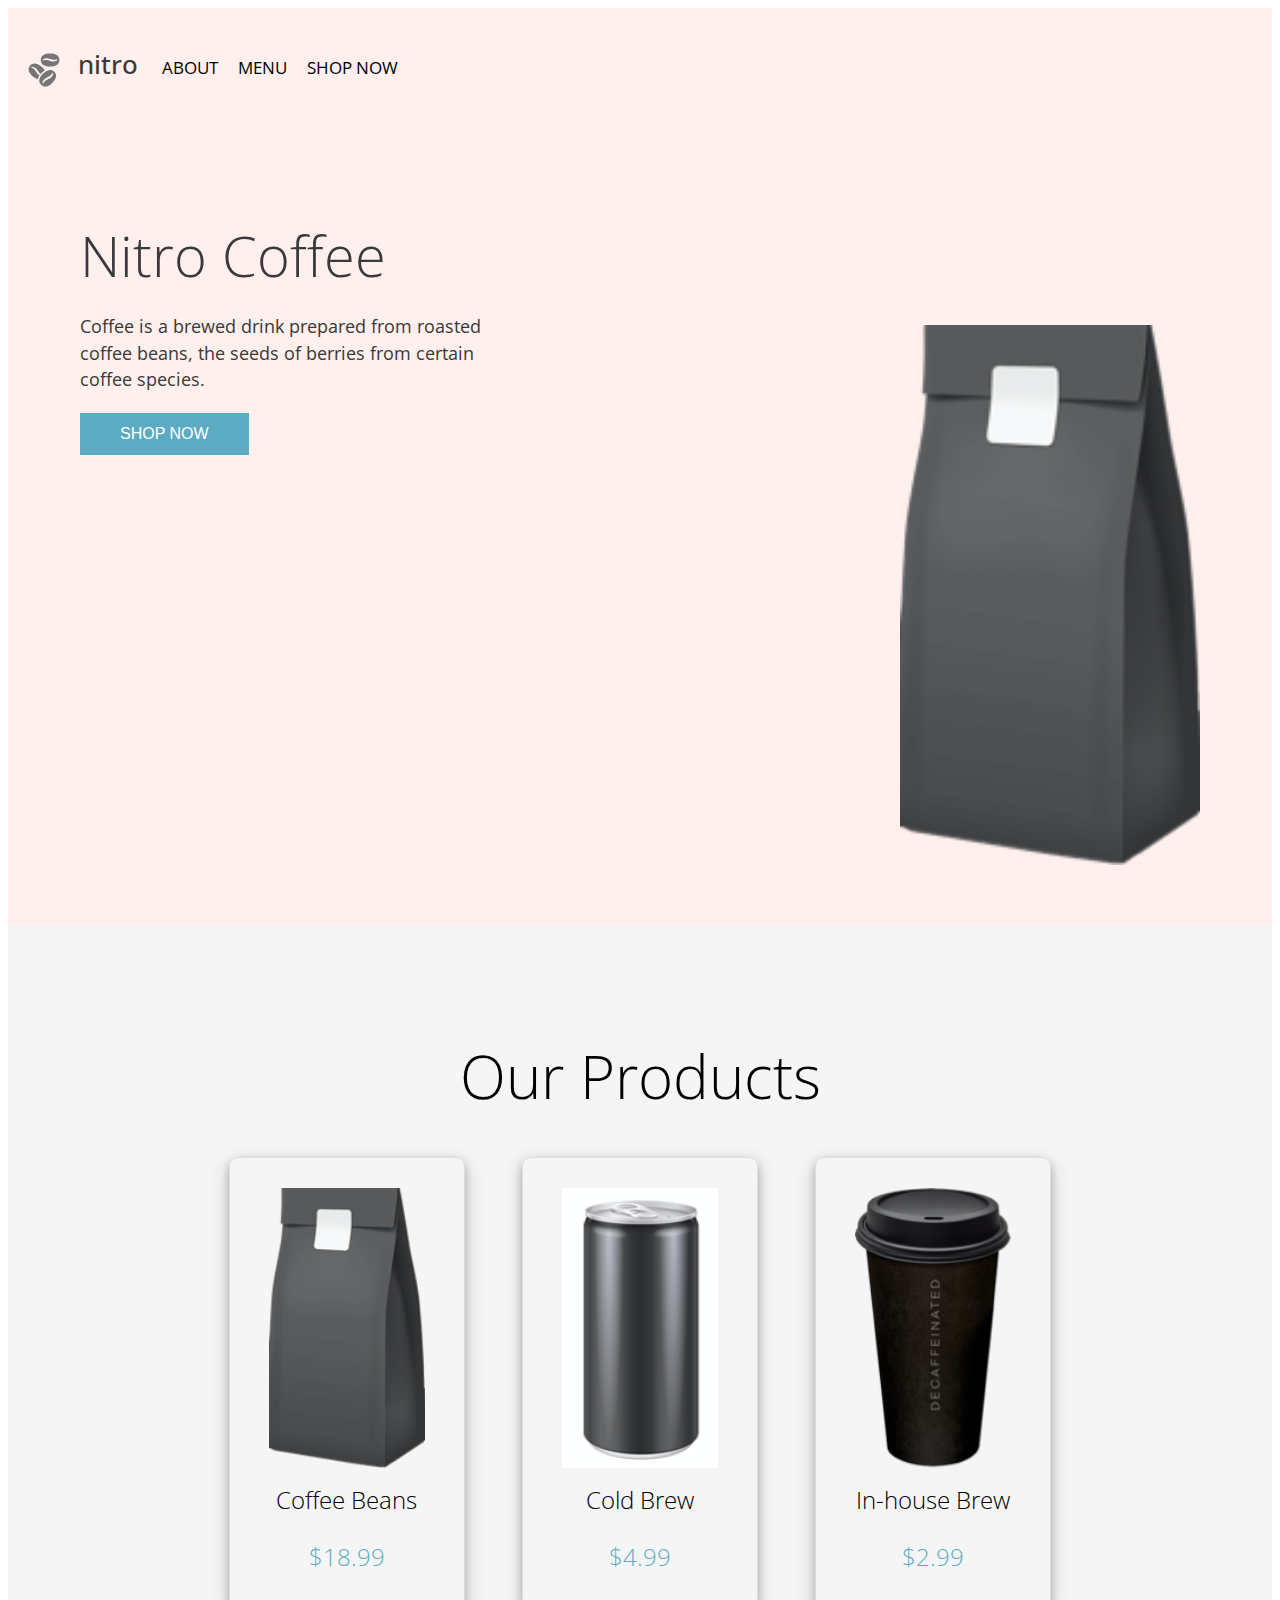
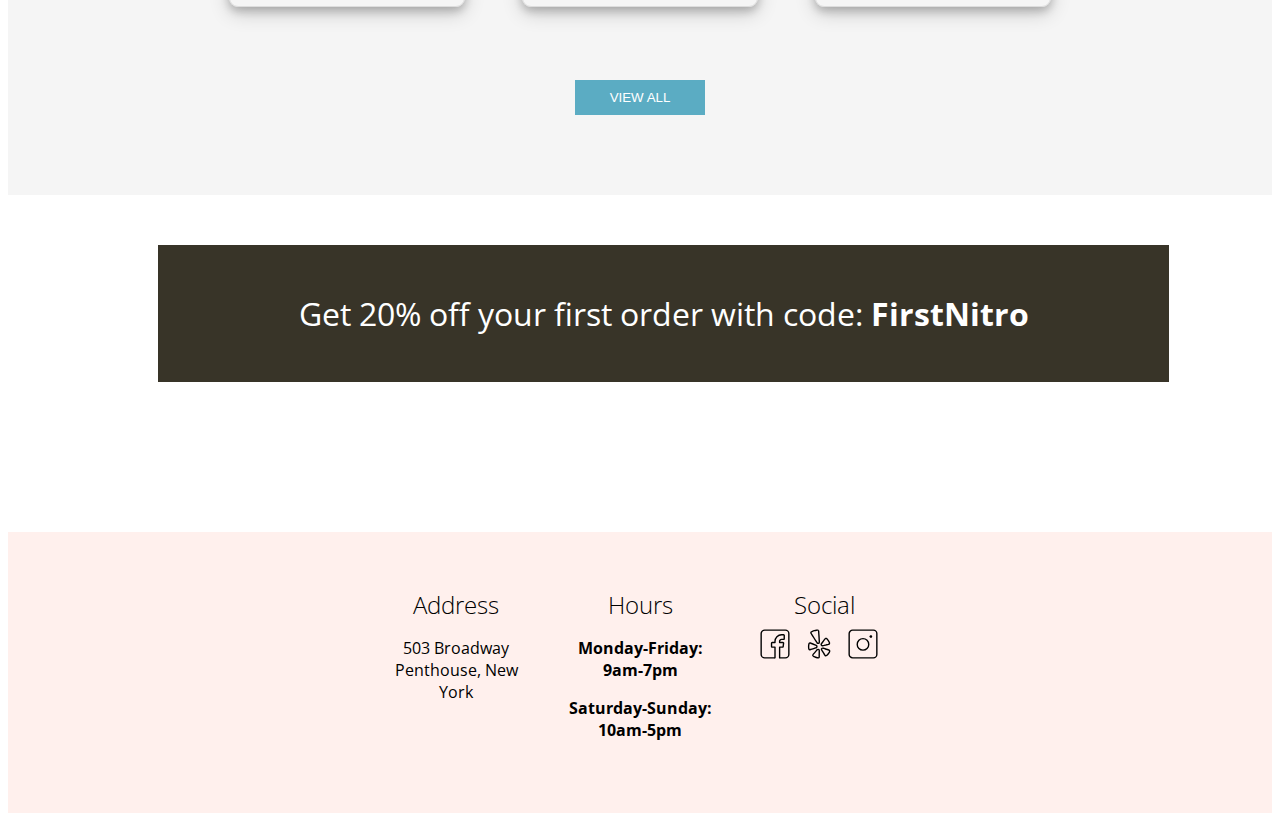
==== commit 3c59aa5b: "landing html hero content changes" ====
--- a/index.html
+++ b/index.html
@@ -19,8 +19,6 @@
           class="header__logo"
           src="/assets/coffee-beans-logo-and-footer.svg"
           alt="coffee-bean-logo"
-          width="40px"
-          height="40px"
         />
       </a>
       <h2 class="header__title">nitro</h2>
@@ -38,46 +36,65 @@
           </li>
         </ul>
       </nav>
-      <div class="main-content">
-        <h1 class="main-content__title">Nitro Coffee</h1>
-        <div class="text-container">
-          <p class="main-content__description">
-            Coffee is a brewed drink prepared from roasted coffee beans, the seeds of berries from
-            certain coffee species.
-          </p>
-          <img class="main-content__hero-image" src="./assets/coffeebeans.png" alt="coffee bag" />
-          <button class="main-content__button">SHOP NOW</button>
-        </div>
-      </div>
     </header>
 
-    <main class="product">
-      <h2 class="product__header">Our Products</h2>
-      <div class="product__cards">
-        <section class="product__card">
-          <img class="product-card__image" src="./assets/coffeebeans.png" alt="coffee beans" />
-          <h3 class="product-card__title">Coffee Beans</h3>
-          <p class="product-card__price">$18.99</p>
-        </section>
+    <main>
+      <section class="hero">
+        <div class="hero__content">
+          <h1 class="hero__title">Nitro Coffee</h1>
+          <p class="hero__description">
+            Coffee is a brewed drink prepared from roasted coffee beans, the
+            seeds of berries from certain coffee species.
+          </p>
+          <button class="hero__button">SHOP NOW</button>
+          <img
+            class="hero__image"
+            src="./assets/coffeebeans.png"
+            alt="coffee bag"
+          />
+        </div>
+      </section>
 
-        <section class="product__card">
-          <img class="product-card__image" src="./assets/coldbrew.png" alt="cold brew" />
-          <h3 class="product-card__title">Cold Brew</h3>
-          <p class="product-card__price">$4.99</p>
-        </section>
+      <section class="product">
+        <h2 class="product__header">Our Products</h2>
+        <div class="product__cards">
+          <article class="product__card">
+            <img
+              class="product__image"
+              src="./assets/coffeebeans.png"
+              alt="coffee beans"
+            />
+            <h3 class="product__name">Coffee Beans</h3>
+            <p class="product__price">$18.99</p>
+          </article>
 
-        <section class="product__card">
-          <img class="product-card__image" src="./assets/inhousebrew.png" alt="in-house brew" />
-          <h3 class="product-card__title">In-house Brew</h3>
-          <p class="product-card__price">$2.99</p>
-        </section>
-      </div>
-      <button class="product__view-all-button">VIEW ALL</button>
+          <article class="product__card">
+            <img
+              class="product__image"
+              src="./assets/coldbrew.png"
+              alt="cold brew"
+            />
+            <h3 class="product__name">Cold Brew</h3>
+            <p class="product__price">$4.99</p>
+          </article>
 
-      <section class="discount-section">
-        <p class="discount-section__text">
+          <article class="product__card">
+            <img
+              class="product__image"
+              src="./assets/inhousebrew.png"
+              alt="in-house brew"
+            />
+            <h3 class="product__name">In-house Brew</h3>
+            <p class="product__price">$2.99</p>
+          </article>
+        </div>
+        <button class="product__button">VIEW ALL</button>
+      </section>
+
+      <section class="discount">
+        <p class="discount__text">
           Get 20% off your first order with code:
-          <strong class="discount-section__code">FirstNitro</strong>
+          <strong class="discount__code">FirstNitro</strong>
         </p>
       </section>
     </main>
@@ -94,9 +111,17 @@
       </div>
       <div class="footer__section footer__section--social">
         <h3 class="footer__title">Social</h3>
-        <img class="footer__social-icon" src="./assets/Facebook-Icon.svg" alt="facebook" />
-        <img class="footer__social-icon" src="./assets/Yelp-Icon.svg" alt="Yelp" />
-        <img class="footer__social-icon" src="./assets/Instagram-Icon.svg" alt="Instagram" />
+        <img
+          class="footer__icon"
+          src="./assets/Facebook-Icon.svg"
+          alt="facebook"
+        />
+        <img class="footer__icon" src="./assets/Yelp-Icon.svg" alt="Yelp" />
+        <img
+          class="footer__icon"
+          src="./assets/Instagram-Icon.svg"
+          alt="Instagram"
+        />
       </div>
     </footer>
   </body>
--- a/css/landing.css
+++ b/css/landing.css
@@ -1,10 +1,10 @@
 * {
   box-sizing: border-box;
 }
+
 .header {
   padding: 1rem;
   text-align: left;
-  display: block;
   background-color: #fff0ed;
   width: 100%;
 }
@@ -52,99 +52,111 @@
   color: inherit;
 }
 
-.main-content {
+.hero {
+  background-color: #fff0ed;
+  padding: 60px 0;
+  min-height: 500px;
+}
+
+.hero__content {
+  max-width: 1200px;
+  margin: 0 auto;
+  padding: 0 40px;
+  text-align: left;
+}
+
+.hero__title {
+  font-size: 3.5rem;
+  font-weight: 300;
+  color: #393939;
+  margin-bottom: 20px;
+}
+
+.hero__description {
+  max-width: 450px;
+  font-size: 1.1rem;
+  color: #393939;
+  line-height: 1.5;
+  margin-bottom: 20px;
+}
+
+.hero__button {
+  padding: 12px 40px;
+  background-color: #5bacc3;
+  color: white;
+  border: none;
+  cursor: pointer;
+  font-size: 1rem;
+  text-transform: uppercase;
+  text-align: center;
+  transition: background-color 0.3s ease;
+  margin-bottom: 20px;
+}
+.header__nav-item:hover {
+  color: #5bacc3;
+}
+.hero__button:hover {
+  background-color: #5a9bd4;
+}
+
+.hero__image {
   display: block;
-  background-color: #fff0ed;
-  width: 100%;
-  padding: 2rem;
-  margin-top: 62px;
-  margin-left: 50px;
-  position: relative;
-}
-
-.text-container {
-  display: inline-block;
-  vertical-align: top;
-  max-width: 400px;
-  margin-right: 50px;
-}
-
-.main-content__title {
-  display: block;
-  font-size: 3.75rem;
-  font-weight: 300;
-  margin-bottom: 1rem;
-}
-
-.main-content__description {
-  font-size: 1.25rem;
-  max-width: 400px;
-  display: inline-block;
-  vertical-align: top;
-  margin-bottom: 1rem;
-}
-
-.main-content__hero-image {
-  display: inline-block;
-  height: 450px;
-  padding: 20px;
-  margin-left: 900px;
-  margin-left: top;
-}
-
-.main-content__button {
-  display: inline-block;
-  margin: 10px;
-  width: 160px;
-  padding: 16px 20px;
-  background-color: #5bacc3;
-  color: #f7f7f7;
-  border-style: none;
-}
+  margin-left: auto;
+  margin-right: 0;
+  width: 300px;
+  height: auto;
+  margin-top: -150px;
+}
+
+.product {
+  background-color: #f5f5f5;
+  padding: 60px 0;
+  text-align: center;
+}
+
 .product__header {
   font-size: 3.75rem;
   font-weight: 300;
-  text-align: center;
+  margin-bottom: 40px;
 }
 
 .product__cards {
   text-align: center;
   margin: 0 -2%;
 }
+
 .product__card {
   display: inline-block;
   width: 18%;
   height: 450px;
   border: 1px solid #ddd;
-  justify-content: space-between;
   padding: 30px 20px;
   margin: 0 2% 4%;
-
   vertical-align: top;
   border-radius: 9px;
   box-shadow: 0 4px 8px 0 rgba(0, 0, 0, 0.2), 0 6px 20px 0 rgba(0, 0, 0, 0.19);
 }
 
-.product-card__image {
+.product__image {
   width: 80%;
   height: 280px;
   background-size: cover;
 }
 
-.product-card__title {
+.product__name {
   font-size: 1.5rem;
   margin-top: 10px;
   font-weight: 200;
 }
 
-.product-card__price {
+.product__price {
   font-size: 1.5rem;
   color: #5bacc3;
   margin-top: 5px;
   font-weight: 200;
 }
 
-.product__view-all-button {
+.product__button {
   display: block;
   margin: 20px auto;
   padding: 10px 35px;
@@ -154,27 +166,25 @@
   cursor: pointer;
 }
 
-.discount-section {
+.discount {
   text-align: center;
   margin-top: 50px;
   padding: 15px 0;
   width: 80%;
   margin-left: 150px;
   background-color: #383428;
-  display: block;
-}
-
-.discount-section__text {
+}
+
+.discount__text {
   font-size: 2rem;
   color: white;
   font-weight: 400;
   display: inline-block;
-  box-sizing: border-box;
   width: 100%;
   padding: 0 20px;
 }
 
-.discount-section__code {
+.discount__code {
   font-weight: 700;
   color: white;
 }
@@ -183,7 +193,7 @@
   margin-top: 150px;
   padding: 2rem;
   background-color: #fff0ed;
-  align-items: center;
+  text-align: center;
 }
 
 .footer__section {
@@ -191,13 +201,9 @@
   margin-bottom: 1.5rem;
   vertical-align: top;
   width: 15%;
-  box-sizing: border-box;
   padding: 0 1rem;
-  margin-left: 200px;
-}
-.footer__text--bold {
-  font-weight: bold;
-}
+}
+
 .footer__title {
   font-size: 1.5rem;
   margin-bottom: 0.5rem;
@@ -208,7 +214,11 @@
   font-size: 1rem;
 }
 
-.footer__social-icon {
+.footer__text--bold {
+  font-weight: bold;
+}
+
+.footer__icon {
   display: inline-block;
   width: 30px;
   height: 30px;
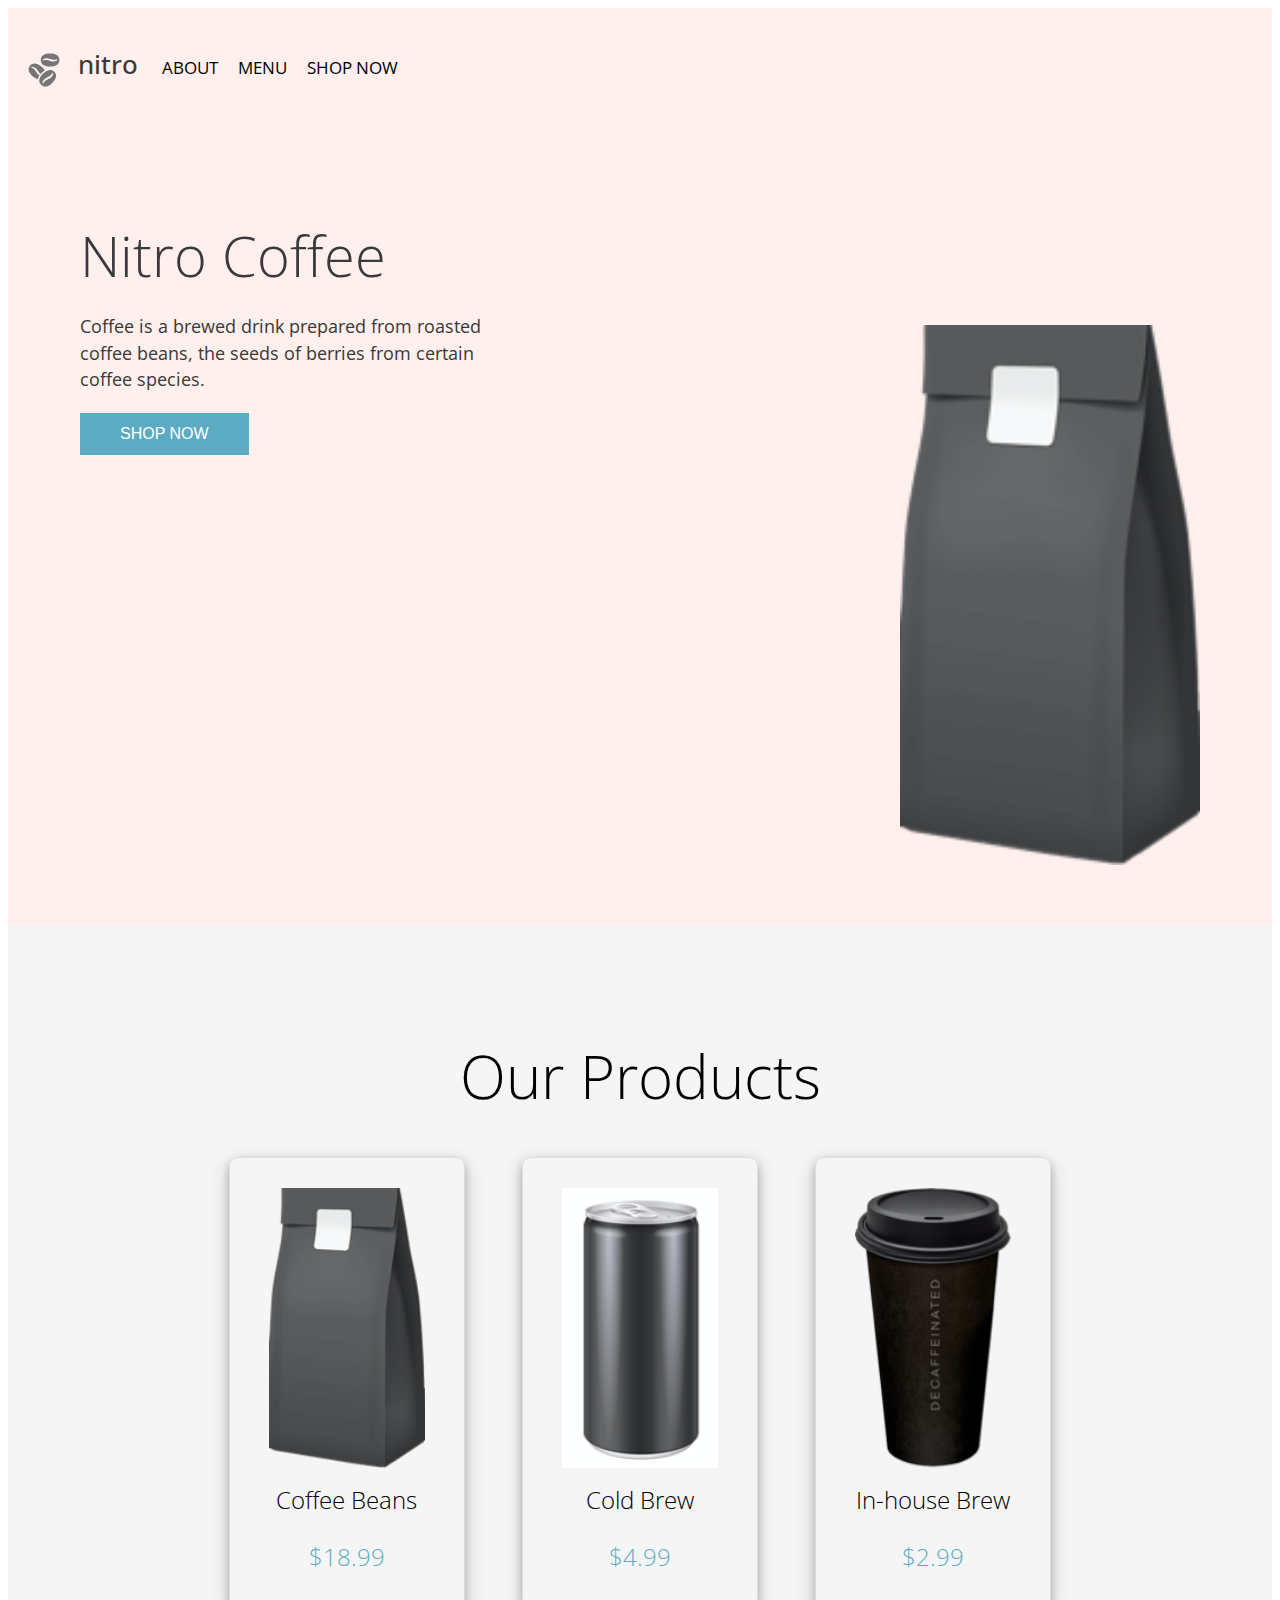
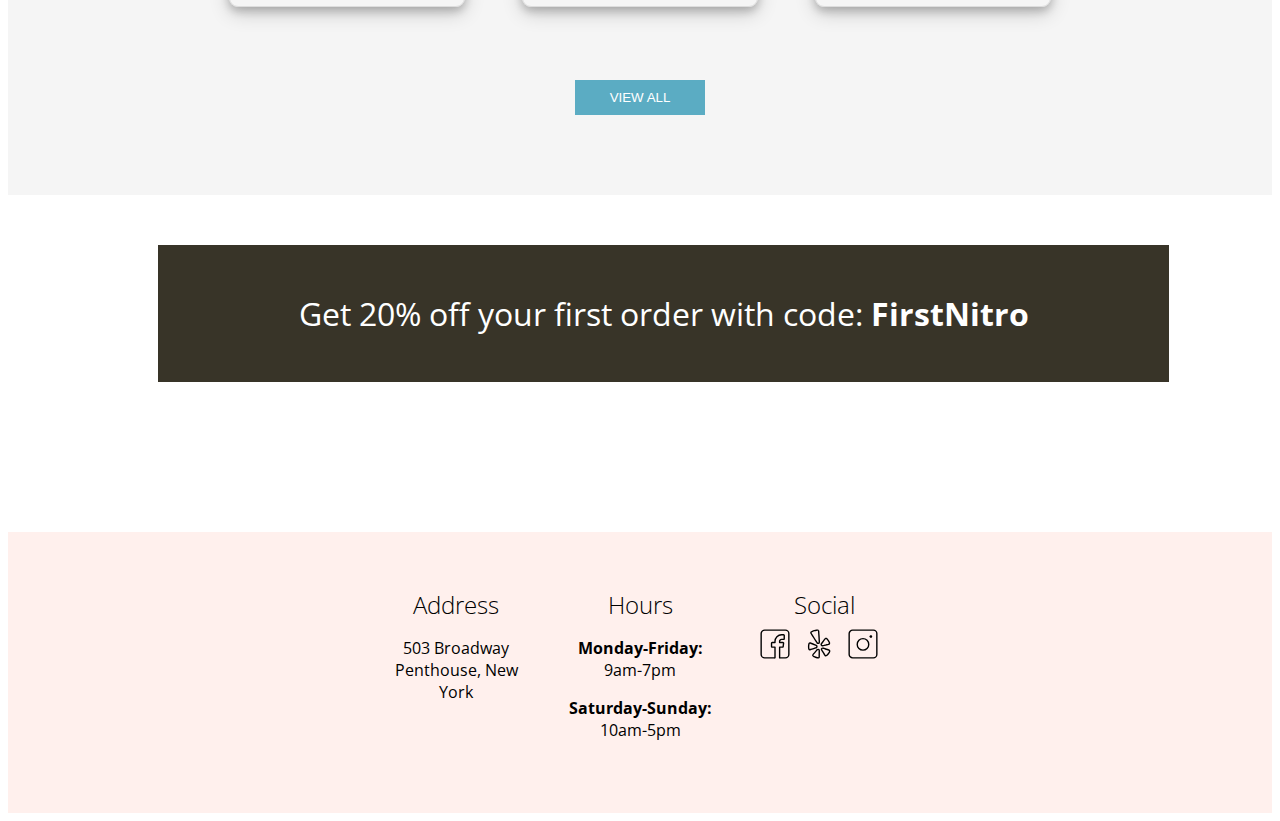
==== commit bbfd8303: "landing html footer made the bold text for days" ====
--- a/index.html
+++ b/index.html
@@ -106,8 +106,12 @@
       </div>
       <div class="footer__section footer__section--hours">
         <h3 class="footer__title">Hours</h3>
-        <p class="footer__text footer__text--bold">Monday-Friday: 9am-7pm</p>
-        <p class="footer__text footer__text--bold">Saturday-Sunday: 10am-5pm</p>
+        <p class="footer__text">
+          <span class="footer__text--bold">Monday-Friday:</span> 9am-7pm
+        </p>
+        <p class="footer__text">
+          <span class="footer__text--bold">Saturday-Sunday:</span> 10am-5pm
+        </p>
       </div>
       <div class="footer__section footer__section--social">
         <h3 class="footer__title">Social</h3>
